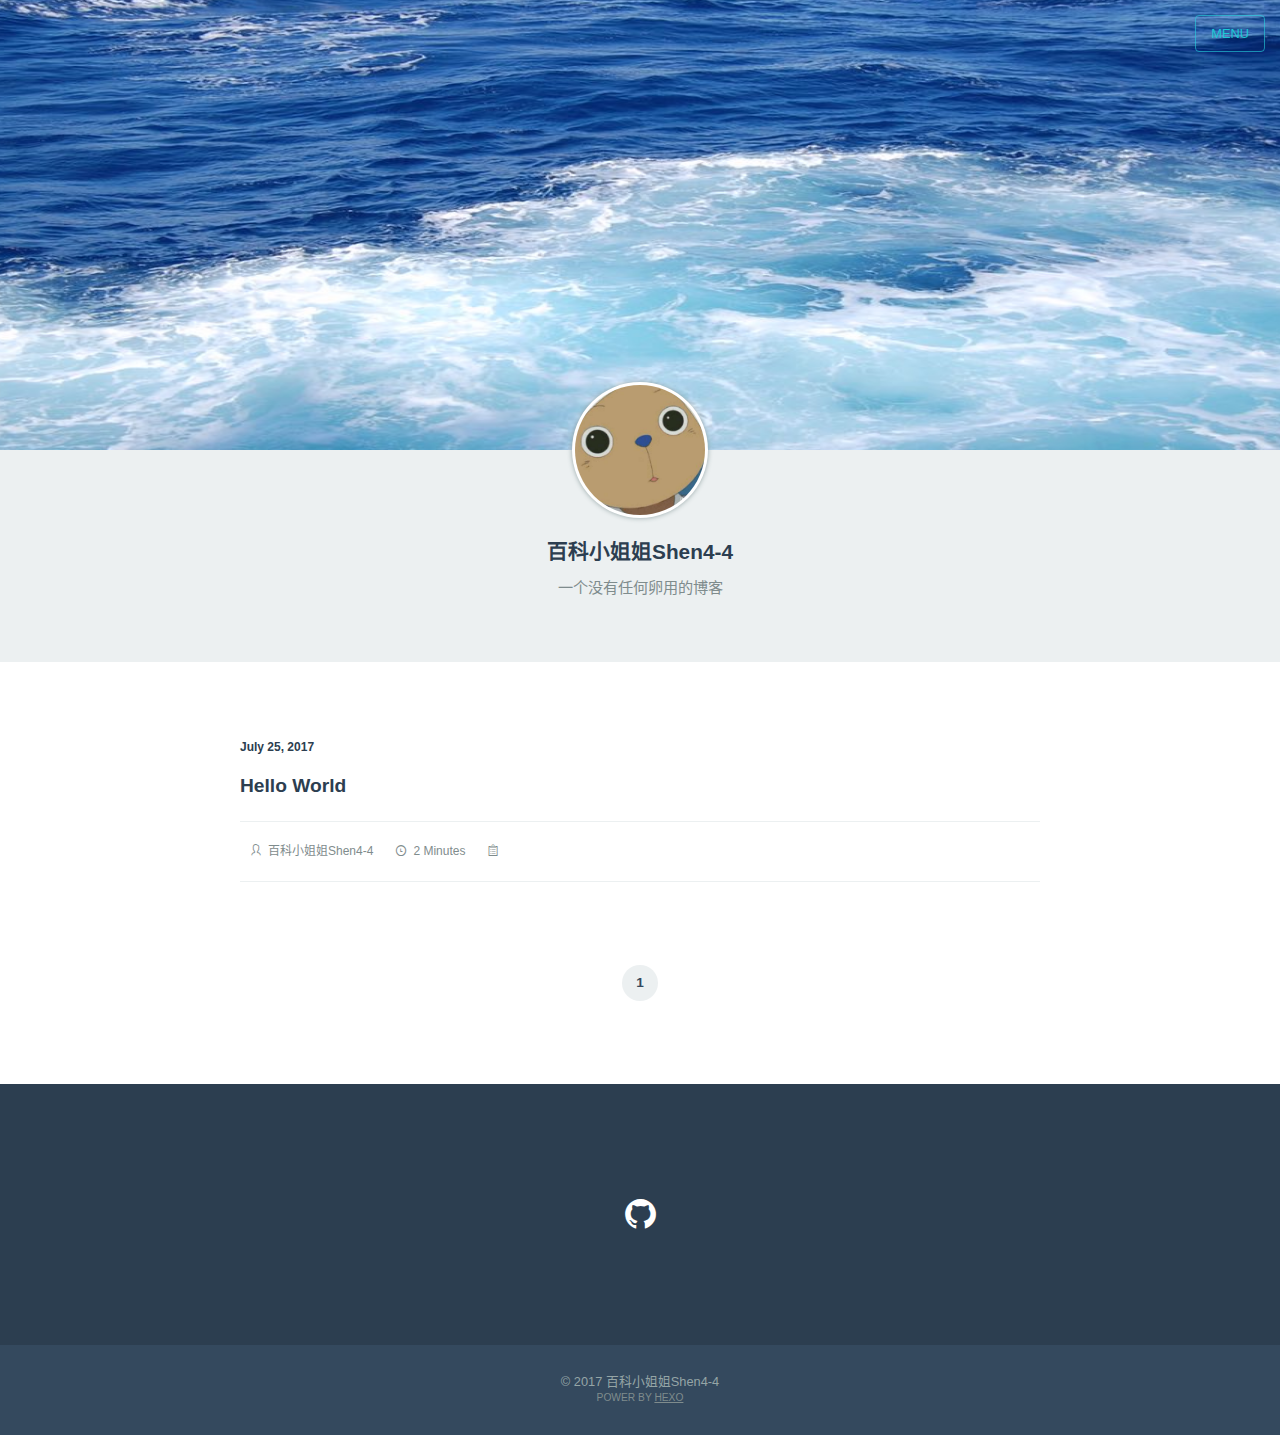
==== index.html @ 14a7fbfc "update" ====
<!DOCTYPE html><html lang="zh-cn"><head><meta charset="utf-8"><meta http-equiv="X-UA-Compatible" content="IE=Edge"><meta name="viewport" content="width=device-width,initial-scale=1.0,minimum-scale=1.0,maximum-scale=1.0,user-scalable=no"><meta name="format-detection" content="telephone=no"><meta name="format-detection" content="email=no"><meta name="description"><meta name="keywords" content="Hexo, Reactjs, Nodejs, Vuejs, TypeScriptjs"><title>百科小姐姐Shen4-4 - 没有任何卵用的文章</title><link rel="stylesheet" href="/css/main_style.min.css"><link rel="icon" href="./favicon.ico"></head><body><input id="navi" type="checkbox"><ul class="main-navication"><li><a href="/"><span>Home</span></a></li><li><a href="https://github.com/shen4-4"><span>Github</span></a></li><li><a href="https://twitter.com/shen4_4"><span>Twitter</span></a></li></ul><div class="wrapper" id="wrap"><div class="page-header"><label class="navi-button" for="navi">MENU</label><div class="background"><img src="./blue.jpg"></div><div class="author"><div class="head"><img src="./xiaosi.jpeg"></div><h3 class="name">百科小姐姐Shen4-4</h3><p class="signature">一个没有任何卵用的博客</p></div></div><ul class="post-list" style="max-width:800px"><li> <p class="date">July 25, 2017</p><h4 class="title"><a href="/2017/07/25/hello-world/">Hello World</a></h4><div class="excerpt"></div><ul class="meta"><li><i class="icon icon-author"></i>百科小姐姐Shen4-4</li><li><i class="icon icon-clock"></i>2 Minutes</li><li><i class="icon icon-category"></i></li></ul></li></ul><ul class="pagination"><li class="current"><a>1</a></li></ul><div class="page-footer"><div class="top"><ul class="social"><li><a href="https://github.com/shen4-4" title="Github" target="_blank"><i class="icon icon-github"></i></a></li></ul></div><div class="bottom"><p class="copyright">© 2017 百科小姐姐Shen4-4<br><small>POWER BY <a href="https://hexo.io" target="_blank">HEXO</a></small></p></div></div></div><script>var wrap = document.getElementById('wrap');
window.onload = function () {
  wrap.className += ' done';
}</script></body></html>
---- css/main_style.min.css ----
html{-ms-text-size-adjust:100%}article,aside,footer,header,nav,section{display:block}figcaption,figure,main{display:block}figure{margin:1em 40px}hr{overflow:visible}a{background-color:transparent;-webkit-text-decoration-skip:object}mark{background-color:#ff0;color:#000}audio,video{display:inline-block}img{border-style:none}svg:not(:root){overflow:hidden}button,input{overflow:visible}button,select{text-transform:none}legend{box-sizing:border-box;color:inherit;display:table;max-width:100%;white-space:normal}progress{display:inline-block}textarea{overflow:auto}[type="checkbox"],[type="radio"]{box-sizing:border-box;padding:0}details,menu{display:list-item}canvas{display:inline-block}[type="search"]::-webkit-search-cancel-button,[type="search"]::-webkit-search-decoration{-webkit-appearance:none}button,input,optgroup,select,textarea{-webkit-appearance:none;-webkit-tap-highlight-color:transparent}a{-webkit-tap-highlight-color:transparent}html{font-family:"Helvetica Neue",Helvetica,STHeiTi,"Microsoft Yahei",sans-serif;line-height:1.15;-webkit-text-size-adjust:100%}body{margin:0}h1{font-size:2em;margin:0.67em 0}hr{box-sizing:content-box;height:0}pre{font-family:monospace, monospace;font-size:1em}a:active,a:hover{outline-width:0}abbr[title]{border-bottom:none;text-decoration:underline;text-decoration:underline dotted}b,strong{font-weight:bolder}code,kbd,samp{font-family:monospace, monospace;font-size:1em}dfn{font-style:italic}small{font-size:80%}sub,sup{font-size:75%;line-height:0;position:relative;vertical-align:baseline}sub{bottom:-0.25em}sup{top:-0.5em}audio:not([controls]){display:none;height:0}button,input,optgroup,select,textarea{font-family:sans-serif;font-size:100%;line-height:1.15;margin:0}button,html [type="button"],[type="reset"],[type="submit"]{-webkit-appearance:button}button::-moz-focus-inner,[type="button"]::-moz-focus-inner,[type="reset"]::-moz-focus-inner,[type="submit"]::-moz-focus-inner{border-style:none;padding:0}button:-moz-focusring,[type="button"]:-moz-focusring,[type="reset"]:-moz-focusring,[type="submit"]:-moz-focusring{outline:1px dotted ButtonText}fieldset{border:1px solid #c0c0c0;margin:0 2px;padding:0.35em 0.625em 0.75em}legend{padding:0}progress{vertical-align:baseline}[type="number"]::-webkit-inner-spin-button,[type="number"]::-webkit-outer-spin-button{height:auto}[type="search"]{-webkit-appearance:textfield;outline-offset:-2px}::-webkit-file-upload-button{-webkit-appearance:button;font:inherit}details,summary{display:list-item}@font-face{font-family:"iconfont";src:url("../fonts/icon.eot");src:url("../fonts/icon.eot") format("embedded-opentype"),url("../fonts/icon.woff") format("woff"),url("../fonts/icon.ttf") format("truetype"),url("../fonts/icon.svg") format("svg")}.icon{font-family:"iconfont" !important;font-style:normal}.icon-douban:before{content:"\e601"}.icon-facebook:before{content:"\e616"}.icon-twitter:before{content:"\e634"}.icon-clock:before{content:"\e6f6"}.icon-home:before{content:"\e611"}.icon-weibo:before{content:"\e619"}.icon-zhihu:before{content:"\e6d1"}.icon-calendar:before{content:"\e603"}.icon-author:before{content:"\e608"}.icon-wechat:before{content:"\e600"}.icon-github:before{content:"\e735"}.icon-stackoverflow:before{content:"\e8a7"}.icon-linkin:before{content:"\e61d"}.icon-email:before{content:"\e609"}.icon-tag:before{content:"\e68e"}.icon-top:before{content:"\e649"}.icon-segmentfault:before{content:"\e610"}.icon-bilibili:before{content:"\e606"}.icon-arror-right:before{content:"\e617"}.icon-arror-left:before{content:"\e618"}.icon-category:before{content:"\e627"}.icon-disqus:before{content:"\e7c6"}.icon-flickr:before{content:"\e73d"}.icon-website:before{content:"\e605"}code,pre{font-size:0.8em;background-color:#ecf0f1;font-family:'Roboto Mono', Monaco, courier, monospace}code{padding:0.1em 0.4em;background-color:#ecf0f1;border-radius:3px}pre .line{min-height:1em}.highlight{position:relative;margin:1em 0;border-radius:2px;line-height:1.1em;background-color:#ecf0f1;overflow-x:auto}.highlight figcaption{font-size:.9em;padding:.4em;border-bottom:1px solid #bdc3c7}.highlight table,.highlight tr,.highlight td{width:100%;border-collapse:collapse;padding:0;margin:0}.highlight .gutter{display:none}.highlight .code pre{padding:1.2em 1.4em;line-height:1.5em;margin:0}.highlight.html .code:after,.highlight.js .code:after,.highlight.bash .code:after,.highlight.css .code:after,.highlight.scss .code:after,.highlight.diff .code:after,.highlight.java .code:after,.highlight.xml .code:after,.highlight.python .code:after,.highlight.json .code:after,.highlight.swift .code:after,.highlight.ruby .code:after,.highlight.perl .code:after,.highlight.php .code:after,.highlight.c .code:after,.highlight.cpp .code:after,.highlight.ts .code:after{position:absolute;top:0;right:0;color:#bdc3c7;text-align:right;font-size:0.75em;padding:5px 10px 0;line-height:15px;height:15px;font-weight:600}.highlight.html .code:after{content:"HTML"}.highlight.js .code:after{content:"JS"}.highlight.bash .code:after{content:"BASH"}.highlight.css .code:after{content:"CSS"}.highlight.scss .code:after{content:"SCSS"}.highlight.diff .code:after{content:"DIFF"}.highlight.java .code:after{content:"JAVA"}.highlight.xml .code:after{content:"XML"}.highlight.python .code:after{content:"PYTHON"}.highlight.json .code:after{content:"JSON"}.highlight.swift .code:after{content:"SWIFT"}.highlight.ruby .code:after{content:"RUBY"}.highlight.perl .code:after{content:"PERL"}.highlight.php .code:after{content:"PHP"}.highlight.c .code:after{content:"C"}.highlight.java .code:after{content:"JAVA"}.highlight.cpp .code:after{content:"CPP"}.highlight.ts .code:after{content:"TS"}.highlight.cpp .code:after{content:'C++'}pre{color:#34495e}pre .function .keyword,pre .constant{color:#3498db}pre .keyword,pre .attribute{color:#e96900}pre .number,pre .literal{color:#8e44ad}pre .tag,pre .tag .title,pre .change,pre .winutils,pre .flow,pre .lisp .title,pre .clojure .built_in,pre .nginx .title,pre .tex .special{color:#2980b9}pre .symbol,pre .symbol .string,pre .value,pre .regexp{color:#1abc9c}pre .title{color:#2ecc71}pre .tag .value,pre .string,pre .subst,pre .haskell .type,pre .preprocessor,pre .ruby .class .parent,pre .built_in,pre .sql .aggregate,pre .django .template_tag,pre .django .variable,pre .smalltalk .class,pre .javadoc,pre .django .filter .argument,pre .smalltalk .localvars,pre .smalltalk .array,pre .attr_selector,pre .pseudo,pre .addition,pre .stream,pre .envvar,pre .apache .tag,pre .apache .cbracket,pre .tex .command,pre .prompt{color:#1abc9c}pre .comment,pre .java .annotation,pre .python .decorator,pre .template_comment,pre .pi,pre .doctype,pre .shebang,pre .apache .sqbracket,pre .tex .formula{color:#95a5a6}pre .deletion{color:#c0392b}pre .coffeescript .javascript,pre .javascript .xml,pre .tex .formula,pre .xml .javascript,pre .xml .vbscript,pre .xml .css,pre .xml .cdata{opacity:0.5}a{text-decoration:none;color:#34495e}body{position:relative;overflow-x:hidden}.wrapper{position:relative;transition:all 0.25s;background:white}.wrapper.done .page-header .author .head,.wrapper.done .page-header .author .name,.wrapper.done .page-header .author .signature{transform:translateY(0);opacity:1}.wrapper.done .page-header .author .name,.wrapper.done .page-header .author .signature{transition-delay:0.08s}.wrapper.done .post-list{transform:translateY(0);opacity:1;transition-delay:0.16s}.wrapper.done .post-header .post-title h1.title,.wrapper.done .post-header .post-title ul.meta{transform:translateY(0);opacity:1}.wrapper.done .post-header .post-title ul.meta{transition-delay:0.08s}.wrapper.done .article-content,.wrapper.done .article-meta{transform:translateY(0);opacity:1}.wrapper.done .article-content{transition-delay:0.16s}.wrapper.done .article-meta{transition-delay:0.24s}@media screen and (max-width: 1024px){html,body{-webkit-user-select:none;user-select:none}}.page-header{position:relative}.page-header .background{width:100%;height:550px;background:#000;overflow:hidden;position:relative}.page-header .background img{display:block;width:1920px;height:800px;position:absolute;top:50%;left:50%;margin-left:-960px;margin-top:-400px}.page-header .author{background:#ecf0f1;text-align:center;padding:0 20px 30px 20px}.page-header .author .head{display:inline-block;width:130px;height:130px;border-radius:50%;padding:3px;background:#fff;box-shadow:0 0 5px #95a5a6;position:relative;top:-68px;opacity:0;transform:translateY(-20px);transition:all 0.4s}.page-header .author .head img{width:100%;height:100%;display:block;border-radius:50%}.page-header .author .name,.page-header .author .signature{position:relative;margin:0;opacity:0;transform:translateY(-20px);transition:all 0.4s}.page-header .author .name{font-size:1.3rem;color:#2c3e50;top:-50px}.page-header .author .signature{font-size:.95rem;color:#7f8c8d;top:-35px}@media screen and (max-width: 1440px){.page-header .background{height:450px}}@media screen and (max-width: 1024px){.page-header .background{height:350px}.page-header .background img{width:1200px;height:500px;margin-left:-600px;margin-top:-250px}}.post-header{width:100%;background:#000;overflow:hidden;position:relative}.post-header img.background{display:block;width:1920px;height:800px;position:absolute;top:50%;left:50%;margin-left:-960px;margin-top:-400px}.post-header .post-title{color:#fff;background:rgba(0,0,0,0.6);padding:230px 30px;text-align:center;position:relative;z-index:66}.post-header .post-title h1.title{font-size:2.2rem;line-height:40px;margin:0;opacity:0;transform:translateY(-20px);transition:all 0.4s}.post-header .post-title ul.meta{display:inline-block;margin-top:20px;border-top:1px solid rgba(255,255,255,0.6);padding:15px 10px;font-size:.75rem;line-height:1.6;opacity:0;transform:translateY(-20px);transition:all 0.4s}.post-header .post-title ul.meta>li{margin:0 12px;display:inline-block}.post-header .post-title ul.meta>li i,.post-header .post-title ul.meta>li li{margin-right:.5em}.post-header .post-title ul.meta>li ul,.post-header .post-title ul.meta>li li{display:inline}.post-header .post-title ul.meta>li li a{color:#fff;transition:color .3s}.post-header .post-title ul.meta>li li a:hover{color:#2980b9}.post-header .post-title ul.meta>li li span{display:none}@media screen and (max-width: 1440px){.post-header .post-title{padding:180px 30px}.post-header .post-title h1.title{font-size:2rem}}@media screen and (max-width: 1024px){.post-header img.background{width:1200px;height:500px;margin-left:-600px;margin-top:-250px}.post-header .post-title{padding:130px 30px}.post-header .post-title h1.title{font-size:1.6rem;line-height:36px}}#navi{display:none}.navi-button{font-size:.8rem;color:#1bc9d6;border:1px solid rgba(39, 211, 224, 0.6);line-height:35px;border-radius:4px;display:block;padding:0 15px;position:absolute;right:15px;top:15px;cursor:pointer;text-transform:uppercase;z-index:99;transition:all .3s}.navi-button:hover{background:rgba(127,140,141,0.7);color:white}.navi-button.light{color:white;border:1px solid rgba(255,255,255,0.6)}.navi-button.light:hover{background:rgba(255,255,255,0.7);color:#7f8c8d}.main-navication{margin:0;padding:100px 0 0;background:#2c3e50;width:150px;position:absolute;right:0;top:0;bottom:0}.main-navication li{list-style:none}.main-navication a{display:block;padding:0 15px;color:white}.main-navication i{display:block;width:50px;float:left;font-size:16px;line-height:48px;text-align:center}.main-navication span{font-size:12px;line-height:48px;display:block;opacity:0;transform:translateX(-50px);transition:all 0.4s}#navi:checked ~ .wrapper{transform:translateX(-150px)}#navi:checked ~ .main-navication span{opacity:1;transform:translateX(0)}.page-footer .top{background:#2c3e50;padding:110px 15px}.page-footer .top .social{padding-left:0;margin:0;text-align:center;font-size:2.2rem}.page-footer .top .social li{display:inline-block;padding:0 15px}.page-footer .top .social li a{color:#fff;transition:color .3s}.page-footer .top .social li a:hover{color:#2980b9}.page-footer .bottom{background:#34495e;padding:30px 15px}.page-footer .bottom .copyright{font-size:.8rem;text-align:center;color:#95a5a6;margin:0}.page-footer .bottom .copyright small{color:#7f8c8d}.page-footer .bottom .copyright a{color:#7f8c8d;text-decoration:underline;transition:color .3s}.page-footer .bottom .copyright a:hover{color:#2980b9}.post-list{margin:72px auto 0 auto;padding:0 36px;list-style:none;opacity:0;transform:translateY(-20px);transition:all 0.4s}.post-list>li{margin-bottom:80px}.post-list>li p.date,.post-list>li h4.title{font-weight:bold}.post-list>li p.date{font-size:.75rem;line-height:2.2;color:#2c3e50}.post-list>li h4.title{font-size:1.2rem;line-height:1.5;margin:10px 0}.post-list>li h4.title a{color:#2c3e50;transition:color .3s}.post-list>li h4.title a:hover{color:#2980b9}.post-list>li .photo,.post-list>li img{max-width:100%;max-height:800px}.post-list>li video,.post-list>li iframe{width:100%}.post-list>li .excerpt,.post-list>li .excerpt *,.post-list>li .no-title{font-size:.9rem;color:#7f8c8d;line-height:1.5;margin:0}.post-list>li .excerpt a,.post-list>li .excerpt * a,.post-list>li .no-title a{text-decoration:underline;transition:color .3s}.post-list>li .excerpt a:hover,.post-list>li .excerpt * a:hover,.post-list>li .no-title a:hover{color:#2980b9}.post-list>li .meta{margin-top:20px;border:1px solid #ecf0f1;border-width:1px 0;padding:22px 10px;font-size:.75rem;color:#7f8c8d}.post-list>li .meta ul{padding-left:0}.post-list>li .meta>li{margin-right:22px;display:inline-block}.post-list>li .meta>li i,.post-list>li .meta>li li{margin-right:.5em}.post-list>li .meta>li ul,.post-list>li .meta>li li{display:inline}.post-list>li .meta>li li a{color:#7f8c8d;transition:color .3s}.post-list>li .meta>li li a:hover{color:#2980b9}.post-list>li .meta>li li span{display:none}.post-list>li .meta>li li ul.category-list-child{padding-left:.5em;font-size:.9em}.post-list>li .meta>li li ul.category-list-child:before{content:'>';padding-right:.3em}.article-content,.article-meta{padding:0 36px;line-height:2;opacity:0;transform:translateY(-20px);transition:all 0.4s}.article-content{margin:72px auto 48px auto;font-weight:300;color:#2c3e50}.article-content a{color:#2980b9}.article-content h1{margin:.7rem 0 .3rem 0}.article-content h2{margin:.6rem 0 .3rem 0}.article-content h3,.article-content h4,.article-content h5,.article-content h6{margin-top:.5rem}.article-content h3 code,.article-content h4 code,.article-content h5 code,.article-content h6 code{color:#c0392b}.article-content code{margin:0 .3em}.article-content p code,.article-content li code{color:#c0392b}.article-content ul{padding-left:20px}.article-content ul li{list-style:disc}.article-content ol{padding-left:20px}.article-content ol li{list-style:decimal}.article-content blockquote{margin:.5rem 0;padding:5px 5px 5px 15px;border-left:5px solid #2980b9;line-height:1.6;font-size:.9rem;background:#ecf0f1}.article-content img{max-width:100%}.article-content video,.article-content iframe{width:100%}.article-content table{font-size:.9rem}.article-content table th,.article-content table tr:nth-child(even){background:#ecf0f1}.article-content table th,.article-content table td{padding:.2em .5em}.article-meta{margin:0 auto 72px auto;font-size:.9rem;color:#7f8c8d}.article-meta .tags,.article-meta .categories{margin-bottom:5px}.article-meta .tags>i,.article-meta .categories>i{display:block;float:left;margin-right:1em}.article-meta ul{padding-left:0}.article-meta li{display:inline-block;margin-right:.8em}.article-meta li a{margin-right:.3em;text-decoration:underline;color:#7f8c8d;transition:color .3s}.article-meta li a:hover{color:#2980b9}.article-meta li span{padding:.02em .3em;border-radius:2px;background:#ecf0f1;font-size:.85em}.article-meta li ul.category-list-child{padding-left:.5em;display:inline-block;font-size:.9em}.article-meta li ul.category-list-child:before{content:'>';padding-right:.3em}.article-comment{padding:0 36px;margin:0 auto 72px auto}.article-comment #ds-thread #ds-reset .ds-meta{border-bottom:1px solid #bdc3c7}.article-comment #ds-thread #ds-reset .ds-meta a.ds-like-thread-button{border:1px solid #bdc3c7;color:#7f8c8d;background:#fff}.article-comment #ds-thread #ds-reset .ds-sort a{color:#7f8c8d;transition:color .3s}.article-comment #ds-thread #ds-reset .ds-sort a:hover{color:#2980b9}.article-comment #ds-thread #ds-reset .ds-sort a.ds-current{color:#2980b9}.article-comment #ds-thread #ds-reset li.ds-tab a.ds-current{border:1px solid #bdc3c7;background:#fff;transition:color .3s}.article-comment #ds-thread #ds-reset li.ds-tab a.ds-current:hover{color:#2980b9}.article-comment #ds-thread #ds-reset .ds-comments{border-bottom:1px solid #ecf0f1;color:#2c3e50}.article-comment #ds-thread #ds-reset li.ds-post{border-top:0}.article-comment #ds-thread #ds-reset .ds-post-self{border-top:1px solid #ecf0f1}.article-comment #ds-thread #ds-reset .ds-textarea-wrapper{border:1px solid #bdc3c7;border-width:1px 1px 0 1px;background:#fff}.article-comment #ds-thread #ds-reset .ds-textarea-wrapper textarea{color:#34495e}.article-comment #ds-thread #ds-reset .ds-post-toolbar{box-shadow:none}.article-comment #ds-thread #ds-reset .ds-post-options{border:1px solid #bdc3c7;border-top-color:#ecf0f1;border-right:none}.article-comment #ds-thread #ds-reset .ds-gradient-bg{background:#fff}.article-comment #ds-thread #ds-reset .ds-post-button{background:#ecf0f1;border:1px solid #bdc3c7;border-top-color:#ecf0f1;border-left-color:#ecf0f1}.pagination{text-align:center;margin-bottom:80px;padding-left:0}.pagination li{display:inline-block}.pagination li a{display:block;width:36px;height:36px;line-height:36px;text-align:center;border-radius:50%;font-weight:bold;font-size:.85rem;margin:3px;color:#34495e}.pagination li.current a{background:#ecf0f1}.pagination li.link a{transition:color .3s}.pagination li.link a:hover{color:#2980b9}ul.navication{padding-left:0;margin:0;position:fixed;right:15px;bottom:30px;z-index:99}ul.navication li{margin-top:12px;list-style:none}ul.navication li a{display:block;border-radius:50%;width:30px;height:30px;text-align:center;line-height:30px;background:rgba(189,195,199,0.6);color:#fff;transition:background .3s}ul.navication li a:hover{background:rgba(41,128,185,0.9)}ul.navication li.home{font-size:1.8rem}ul.navication li.home a{color:rgba(189,195,199,0.6);background:none;transition:color .3s}ul.navication li.home a:hover{color:#2980b9}
/*# sourceMappingURL=main_style.min.css.map */
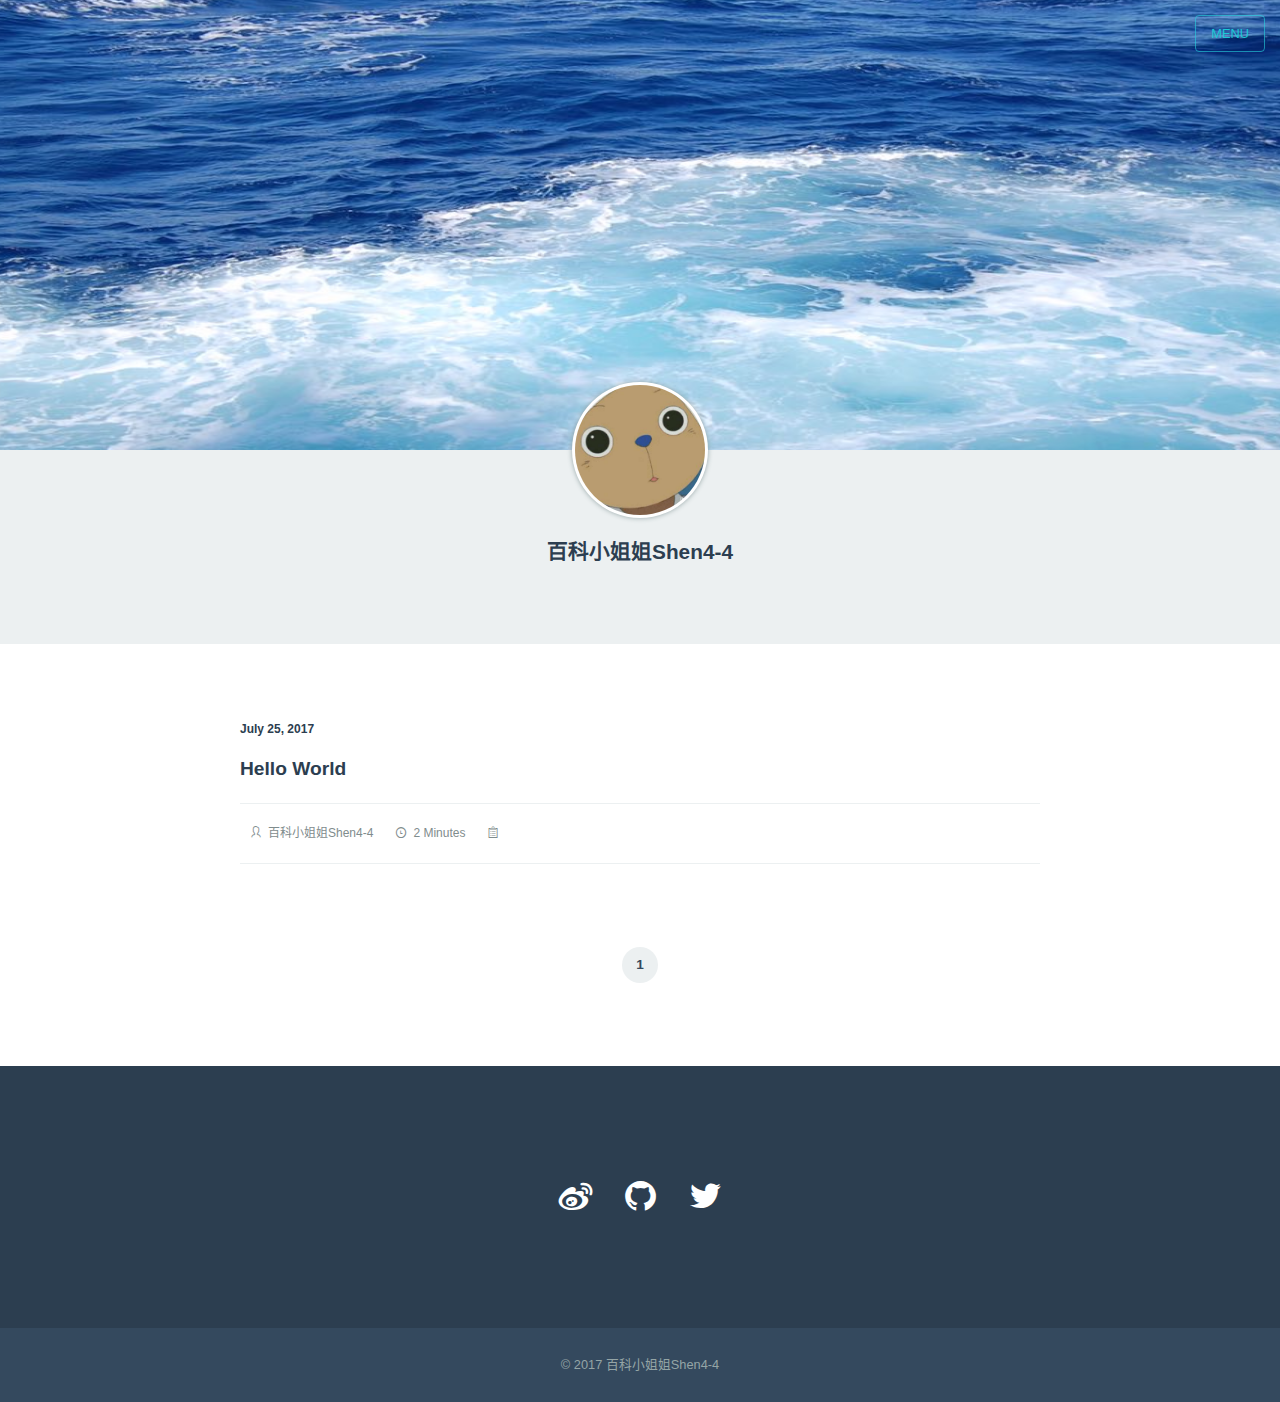
==== commit 7c500251: "update" ====
--- a/index.html
+++ b/index.html
@@ -1,4 +1,4 @@
-<!DOCTYPE html><html lang="zh-cn"><head><meta charset="utf-8"><meta http-equiv="X-UA-Compatible" content="IE=Edge"><meta name="viewport" content="width=device-width,initial-scale=1.0,minimum-scale=1.0,maximum-scale=1.0,user-scalable=no"><meta name="format-detection" content="telephone=no"><meta name="format-detection" content="email=no"><meta name="description"><meta name="keywords" content="Hexo, Reactjs, Nodejs, Vuejs, TypeScriptjs"><title>百科小姐姐Shen4-4 - 没有任何卵用的文章</title><link rel="stylesheet" href="/css/main_style.min.css"><link rel="icon" href="./favicon.ico"></head><body><input id="navi" type="checkbox"><ul class="main-navication"><li><a href="/"><span>Home</span></a></li><li><a href="https://github.com/shen4-4"><span>Github</span></a></li><li><a href="https://twitter.com/shen4_4"><span>Twitter</span></a></li></ul><div class="wrapper" id="wrap"><div class="page-header"><label class="navi-button" for="navi">MENU</label><div class="background"><img src="./blue.jpg"></div><div class="author"><div class="head"><img src="./xiaosi.jpeg"></div><h3 class="name">百科小姐姐Shen4-4</h3><p class="signature">一个没有任何卵用的博客</p></div></div><ul class="post-list" style="max-width:800px"><li> <p class="date">July 25, 2017</p><h4 class="title"><a href="/2017/07/25/hello-world/">Hello World</a></h4><div class="excerpt"></div><ul class="meta"><li><i class="icon icon-author"></i>百科小姐姐Shen4-4</li><li><i class="icon icon-clock"></i>2 Minutes</li><li><i class="icon icon-category"></i></li></ul></li></ul><ul class="pagination"><li class="current"><a>1</a></li></ul><div class="page-footer"><div class="top"><ul class="social"><li><a href="https://github.com/shen4-4" title="Github" target="_blank"><i class="icon icon-github"></i></a></li></ul></div><div class="bottom"><p class="copyright">© 2017 百科小姐姐Shen4-4<br><small>POWER BY <a href="https://hexo.io" target="_blank">HEXO</a></small></p></div></div></div><script>var wrap = document.getElementById('wrap');
+<!DOCTYPE html><html lang="zh-cn"><head><meta charset="utf-8"><meta http-equiv="X-UA-Compatible" content="IE=Edge"><meta name="viewport" content="width=device-width,initial-scale=1.0,minimum-scale=1.0,maximum-scale=1.0,user-scalable=no"><meta name="format-detection" content="telephone=no"><meta name="format-detection" content="email=no"><meta name="description"><meta name="keywords" content="Hexo, Reactjs, Nodejs, Vuejs, TypeScriptjs"><title>百科小姐姐Shen4-4 - 没有任何卵用的文章</title><link rel="stylesheet" href="/css/main_style.min.css"><link rel="icon" href="./favicon.ico"></head><body><input id="navi" type="checkbox"><ul class="main-navication"><li><a href="/"><span>Home</span></a></li><li><a href="https://github.com/shen4-4"><span>Github</span></a></li><li><a href="https://twitter.com/shen4_4"><span>Twitter</span></a></li></ul><div class="wrapper" id="wrap"><div class="page-header"><label class="navi-button" for="navi">MENU</label><div class="background"><img src="./blue.jpg"></div><div class="author"><div class="head"><img src="./xiaosi.jpeg"></div><h3 class="name">百科小姐姐Shen4-4</h3><p class="signature"></p></div></div><ul class="post-list" style="max-width:800px"><li> <p class="date">July 25, 2017</p><h4 class="title"><a href="/2017/07/25/hello-world/">Hello World</a></h4><div class="excerpt"></div><ul class="meta"><li><i class="icon icon-author"></i>百科小姐姐Shen4-4</li><li><i class="icon icon-clock"></i>2 Minutes</li><li><i class="icon icon-category"></i></li></ul></li></ul><ul class="pagination"><li class="current"><a>1</a></li></ul><div class="page-footer"><div class="top"><ul class="social"><li><a href="http://weibo.com/u/2986842032?wvr=5&amp;is_all=1" title="Weibo" target="_blank"><i class="icon icon-weibo"></i></a></li><li><a href="https://github.com/shen4-4" title="Github" target="_blank"><i class="icon icon-github"></i></a></li><li><a href="https://twitter.com/shen4_4" title="Twitter" target="_blank"><i class="icon icon-twitter"></i></a></li></ul></div><div class="bottom"><p class="copyright">© 2017 百科小姐姐Shen4-4</p></div></div></div><script>var wrap = document.getElementById('wrap');
 window.onload = function () {
   wrap.className += ' done';
 }</script></body></html>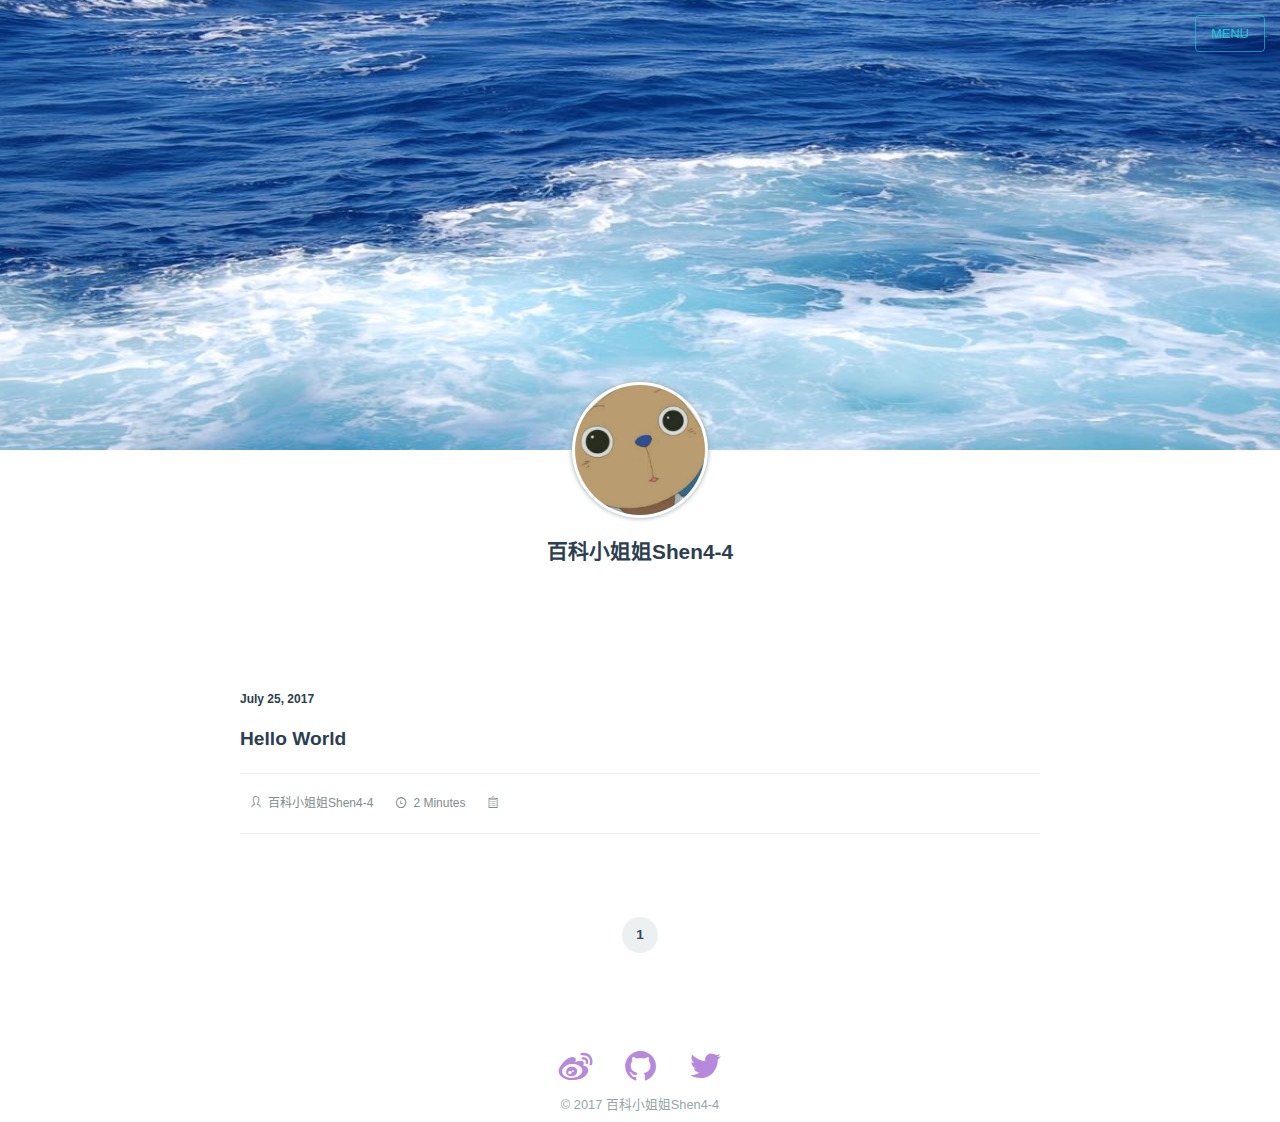
==== commit 0b95bc66: "update" ====
--- a/index.html
+++ b/index.html
@@ -1,4 +1,4 @@
-<!DOCTYPE html><html lang="zh-cn"><head><meta charset="utf-8"><meta http-equiv="X-UA-Compatible" content="IE=Edge"><meta name="viewport" content="width=device-width,initial-scale=1.0,minimum-scale=1.0,maximum-scale=1.0,user-scalable=no"><meta name="format-detection" content="telephone=no"><meta name="format-detection" content="email=no"><meta name="description"><meta name="keywords" content="Hexo, Reactjs, Nodejs, Vuejs, TypeScriptjs"><title>百科小姐姐Shen4-4 - 没有任何卵用的文章</title><link rel="stylesheet" href="/css/main_style.min.css"><link rel="icon" href="./favicon.ico"></head><body><input id="navi" type="checkbox"><ul class="main-navication"><li><a href="/"><span>Home</span></a></li><li><a href="https://github.com/shen4-4"><span>Github</span></a></li><li><a href="https://twitter.com/shen4_4"><span>Twitter</span></a></li></ul><div class="wrapper" id="wrap"><div class="page-header"><label class="navi-button" for="navi">MENU</label><div class="background"><img src="./blue.jpg"></div><div class="author"><div class="head"><img src="./xiaosi.jpeg"></div><h3 class="name">百科小姐姐Shen4-4</h3><p class="signature"></p></div></div><ul class="post-list" style="max-width:800px"><li> <p class="date">July 25, 2017</p><h4 class="title"><a href="/2017/07/25/hello-world/">Hello World</a></h4><div class="excerpt"></div><ul class="meta"><li><i class="icon icon-author"></i>百科小姐姐Shen4-4</li><li><i class="icon icon-clock"></i>2 Minutes</li><li><i class="icon icon-category"></i></li></ul></li></ul><ul class="pagination"><li class="current"><a>1</a></li></ul><div class="page-footer"><div class="top"><ul class="social"><li><a href="http://weibo.com/u/2986842032?wvr=5&amp;is_all=1" title="Weibo" target="_blank"><i class="icon icon-weibo"></i></a></li><li><a href="https://github.com/shen4-4" title="Github" target="_blank"><i class="icon icon-github"></i></a></li><li><a href="https://twitter.com/shen4_4" title="Twitter" target="_blank"><i class="icon icon-twitter"></i></a></li></ul></div><div class="bottom"><p class="copyright">© 2017 百科小姐姐Shen4-4</p></div></div></div><script>var wrap = document.getElementById('wrap');
+<!DOCTYPE html><html lang="zh-cn"><head><meta charset="utf-8"><meta http-equiv="X-UA-Compatible" content="IE=Edge"><meta name="viewport" content="width=device-width,initial-scale=1.0,minimum-scale=1.0,maximum-scale=1.0,user-scalable=no"><meta name="format-detection" content="telephone=no"><meta name="format-detection" content="email=no"><meta name="description"><meta name="keywords" content="Hexo, Reactjs, Nodejs, Vuejs, TypeScriptjs"><title> 高等游民 凸(= _=)凸</title><link rel="stylesheet" href="/css/main_style.min.css"><link rel="icon" href="./favicon.ico"></head><body><input id="navi" type="checkbox"><ul class="main-navication"><li><a href="/"><span>Home</span></a></li><li><a href="https://github.com/shen4-4"><span>Github</span></a></li><li><a href="https://twitter.com/shen4_4"><span>Twitter</span></a></li></ul><div class="wrapper" id="wrap"><div class="page-header"><label class="navi-button" for="navi">MENU</label><div class="background"><img src="./blue.jpg"></div><div class="author"><div class="head"><img src="./xiaosi.jpeg"></div><h3 class="name">百科小姐姐Shen4-4</h3><p class="signature"></p></div></div><ul class="post-list" style="max-width:800px"><li> <p class="date">July 25, 2017</p><h4 class="title"><a href="/2017/07/25/hello-world/">Hello World</a></h4><div class="excerpt"></div><ul class="meta"><li><i class="icon icon-author"></i>百科小姐姐Shen4-4</li><li><i class="icon icon-clock"></i>2 Minutes</li><li><i class="icon icon-category"></i></li></ul></li></ul><ul class="pagination"><li class="current"><a>1</a></li></ul><div class="page-footer"><div class="top"><ul class="social"><li><a href="http://weibo.com/u/2986842032?wvr=5&amp;is_all=1" title="Weibo" target="_blank"><i class="icon icon-weibo"></i></a></li><li><a href="https://github.com/shen4-4" title="Github" target="_blank"><i class="icon icon-github"></i></a></li><li><a href="https://twitter.com/shen4_4" title="Twitter" target="_blank"><i class="icon icon-twitter"></i></a></li></ul></div><div class="bottom"><p class="copyright">© 2017 百科小姐姐Shen4-4</p></div></div></div><script>var wrap = document.getElementById('wrap');
 window.onload = function () {
   wrap.className += ' done';
 }</script></body></html>--- a/css/main_style.min.css
+++ b/css/main_style.min.css
@@ -1,2 +1,2 @@
-html{-ms-text-size-adjust:100%}article,aside,footer,header,nav,section{display:block}figcaption,figure,main{display:block}figure{margin:1em 40px}hr{overflow:visible}a{background-color:transparent;-webkit-text-decoration-skip:object}mark{background-color:#ff0;color:#000}audio,video{display:inline-block}img{border-style:none}svg:not(:root){overflow:hidden}button,input{overflow:visible}button,select{text-transform:none}legend{box-sizing:border-box;color:inherit;display:table;max-width:100%;white-space:normal}progress{display:inline-block}textarea{overflow:auto}[type="checkbox"],[type="radio"]{box-sizing:border-box;padding:0}details,menu{display:list-item}canvas{display:inline-block}[type="search"]::-webkit-search-cancel-button,[type="search"]::-webkit-search-decoration{-webkit-appearance:none}button,input,optgroup,select,textarea{-webkit-appearance:none;-webkit-tap-highlight-color:transparent}a{-webkit-tap-highlight-color:transparent}html{font-family:"Helvetica Neue",Helvetica,STHeiTi,"Microsoft Yahei",sans-serif;line-height:1.15;-webkit-text-size-adjust:100%}body{margin:0}h1{font-size:2em;margin:0.67em 0}hr{box-sizing:content-box;height:0}pre{font-family:monospace, monospace;font-size:1em}a:active,a:hover{outline-width:0}abbr[title]{border-bottom:none;text-decoration:underline;text-decoration:underline dotted}b,strong{font-weight:bolder}code,kbd,samp{font-family:monospace, monospace;font-size:1em}dfn{font-style:italic}small{font-size:80%}sub,sup{font-size:75%;line-height:0;position:relative;vertical-align:baseline}sub{bottom:-0.25em}sup{top:-0.5em}audio:not([controls]){display:none;height:0}button,input,optgroup,select,textarea{font-family:sans-serif;font-size:100%;line-height:1.15;margin:0}button,html [type="button"],[type="reset"],[type="submit"]{-webkit-appearance:button}button::-moz-focus-inner,[type="button"]::-moz-focus-inner,[type="reset"]::-moz-focus-inner,[type="submit"]::-moz-focus-inner{border-style:none;padding:0}button:-moz-focusring,[type="button"]:-moz-focusring,[type="reset"]:-moz-focusring,[type="submit"]:-moz-focusring{outline:1px dotted ButtonText}fieldset{border:1px solid #c0c0c0;margin:0 2px;padding:0.35em 0.625em 0.75em}legend{padding:0}progress{vertical-align:baseline}[type="number"]::-webkit-inner-spin-button,[type="number"]::-webkit-outer-spin-button{height:auto}[type="search"]{-webkit-appearance:textfield;outline-offset:-2px}::-webkit-file-upload-button{-webkit-appearance:button;font:inherit}details,summary{display:list-item}@font-face{font-family:"iconfont";src:url("../fonts/icon.eot");src:url("../fonts/icon.eot") format("embedded-opentype"),url("../fonts/icon.woff") format("woff"),url("../fonts/icon.ttf") format("truetype"),url("../fonts/icon.svg") format("svg")}.icon{font-family:"iconfont" !important;font-style:normal}.icon-douban:before{content:"\e601"}.icon-facebook:before{content:"\e616"}.icon-twitter:before{content:"\e634"}.icon-clock:before{content:"\e6f6"}.icon-home:before{content:"\e611"}.icon-weibo:before{content:"\e619"}.icon-zhihu:before{content:"\e6d1"}.icon-calendar:before{content:"\e603"}.icon-author:before{content:"\e608"}.icon-wechat:before{content:"\e600"}.icon-github:before{content:"\e735"}.icon-stackoverflow:before{content:"\e8a7"}.icon-linkin:before{content:"\e61d"}.icon-email:before{content:"\e609"}.icon-tag:before{content:"\e68e"}.icon-top:before{content:"\e649"}.icon-segmentfault:before{content:"\e610"}.icon-bilibili:before{content:"\e606"}.icon-arror-right:before{content:"\e617"}.icon-arror-left:before{content:"\e618"}.icon-category:before{content:"\e627"}.icon-disqus:before{content:"\e7c6"}.icon-flickr:before{content:"\e73d"}.icon-website:before{content:"\e605"}code,pre{font-size:0.8em;background-color:#ecf0f1;font-family:'Roboto Mono', Monaco, courier, monospace}code{padding:0.1em 0.4em;background-color:#ecf0f1;border-radius:3px}pre .line{min-height:1em}.highlight{position:relative;margin:1em 0;border-radius:2px;line-height:1.1em;background-color:#ecf0f1;overflow-x:auto}.highlight figcaption{font-size:.9em;padding:.4em;border-bottom:1px solid #bdc3c7}.highlight table,.highlight tr,.highlight td{width:100%;border-collapse:collapse;padding:0;margin:0}.highlight .gutter{display:none}.highlight .code pre{padding:1.2em 1.4em;line-height:1.5em;margin:0}.highlight.html .code:after,.highlight.js .code:after,.highlight.bash .code:after,.highlight.css .code:after,.highlight.scss .code:after,.highlight.diff .code:after,.highlight.java .code:after,.highlight.xml .code:after,.highlight.python .code:after,.highlight.json .code:after,.highlight.swift .code:after,.highlight.ruby .code:after,.highlight.perl .code:after,.highlight.php .code:after,.highlight.c .code:after,.highlight.cpp .code:after,.highlight.ts .code:after{position:absolute;top:0;right:0;color:#bdc3c7;text-align:right;font-size:0.75em;padding:5px 10px 0;line-height:15px;height:15px;font-weight:600}.highlight.html .code:after{content:"HTML"}.highlight.js .code:after{content:"JS"}.highlight.bash .code:after{content:"BASH"}.highlight.css .code:after{content:"CSS"}.highlight.scss .code:after{content:"SCSS"}.highlight.diff .code:after{content:"DIFF"}.highlight.java .code:after{content:"JAVA"}.highlight.xml .code:after{content:"XML"}.highlight.python .code:after{content:"PYTHON"}.highlight.json .code:after{content:"JSON"}.highlight.swift .code:after{content:"SWIFT"}.highlight.ruby .code:after{content:"RUBY"}.highlight.perl .code:after{content:"PERL"}.highlight.php .code:after{content:"PHP"}.highlight.c .code:after{content:"C"}.highlight.java .code:after{content:"JAVA"}.highlight.cpp .code:after{content:"CPP"}.highlight.ts .code:after{content:"TS"}.highlight.cpp .code:after{content:'C++'}pre{color:#34495e}pre .function .keyword,pre .constant{color:#3498db}pre .keyword,pre .attribute{color:#e96900}pre .number,pre .literal{color:#8e44ad}pre .tag,pre .tag .title,pre .change,pre .winutils,pre .flow,pre .lisp .title,pre .clojure .built_in,pre .nginx .title,pre .tex .special{color:#2980b9}pre .symbol,pre .symbol .string,pre .value,pre .regexp{color:#1abc9c}pre .title{color:#2ecc71}pre .tag .value,pre .string,pre .subst,pre .haskell .type,pre .preprocessor,pre .ruby .class .parent,pre .built_in,pre .sql .aggregate,pre .django .template_tag,pre .django .variable,pre .smalltalk .class,pre .javadoc,pre .django .filter .argument,pre .smalltalk .localvars,pre .smalltalk .array,pre .attr_selector,pre .pseudo,pre .addition,pre .stream,pre .envvar,pre .apache .tag,pre .apache .cbracket,pre .tex .command,pre .prompt{color:#1abc9c}pre .comment,pre .java .annotation,pre .python .decorator,pre .template_comment,pre .pi,pre .doctype,pre .shebang,pre .apache .sqbracket,pre .tex .formula{color:#95a5a6}pre .deletion{color:#c0392b}pre .coffeescript .javascript,pre .javascript .xml,pre .tex .formula,pre .xml .javascript,pre .xml .vbscript,pre .xml .css,pre .xml .cdata{opacity:0.5}a{text-decoration:none;color:#34495e}body{position:relative;overflow-x:hidden}.wrapper{position:relative;transition:all 0.25s;background:white}.wrapper.done .page-header .author .head,.wrapper.done .page-header .author .name,.wrapper.done .page-header .author .signature{transform:translateY(0);opacity:1}.wrapper.done .page-header .author .name,.wrapper.done .page-header .author .signature{transition-delay:0.08s}.wrapper.done .post-list{transform:translateY(0);opacity:1;transition-delay:0.16s}.wrapper.done .post-header .post-title h1.title,.wrapper.done .post-header .post-title ul.meta{transform:translateY(0);opacity:1}.wrapper.done .post-header .post-title ul.meta{transition-delay:0.08s}.wrapper.done .article-content,.wrapper.done .article-meta{transform:translateY(0);opacity:1}.wrapper.done .article-content{transition-delay:0.16s}.wrapper.done .article-meta{transition-delay:0.24s}@media screen and (max-width: 1024px){html,body{-webkit-user-select:none;user-select:none}}.page-header{position:relative}.page-header .background{width:100%;height:550px;background:#000;overflow:hidden;position:relative}.page-header .background img{display:block;width:1920px;height:800px;position:absolute;top:50%;left:50%;margin-left:-960px;margin-top:-400px}.page-header .author{background:#ecf0f1;text-align:center;padding:0 20px 30px 20px}.page-header .author .head{display:inline-block;width:130px;height:130px;border-radius:50%;padding:3px;background:#fff;box-shadow:0 0 5px #95a5a6;position:relative;top:-68px;opacity:0;transform:translateY(-20px);transition:all 0.4s}.page-header .author .head img{width:100%;height:100%;display:block;border-radius:50%}.page-header .author .name,.page-header .author .signature{position:relative;margin:0;opacity:0;transform:translateY(-20px);transition:all 0.4s}.page-header .author .name{font-size:1.3rem;color:#2c3e50;top:-50px}.page-header .author .signature{font-size:.95rem;color:#7f8c8d;top:-35px}@media screen and (max-width: 1440px){.page-header .background{height:450px}}@media screen and (max-width: 1024px){.page-header .background{height:350px}.page-header .background img{width:1200px;height:500px;margin-left:-600px;margin-top:-250px}}.post-header{width:100%;background:#000;overflow:hidden;position:relative}.post-header img.background{display:block;width:1920px;height:800px;position:absolute;top:50%;left:50%;margin-left:-960px;margin-top:-400px}.post-header .post-title{color:#fff;background:rgba(0,0,0,0.6);padding:230px 30px;text-align:center;position:relative;z-index:66}.post-header .post-title h1.title{font-size:2.2rem;line-height:40px;margin:0;opacity:0;transform:translateY(-20px);transition:all 0.4s}.post-header .post-title ul.meta{display:inline-block;margin-top:20px;border-top:1px solid rgba(255,255,255,0.6);padding:15px 10px;font-size:.75rem;line-height:1.6;opacity:0;transform:translateY(-20px);transition:all 0.4s}.post-header .post-title ul.meta>li{margin:0 12px;display:inline-block}.post-header .post-title ul.meta>li i,.post-header .post-title ul.meta>li li{margin-right:.5em}.post-header .post-title ul.meta>li ul,.post-header .post-title ul.meta>li li{display:inline}.post-header .post-title ul.meta>li li a{color:#fff;transition:color .3s}.post-header .post-title ul.meta>li li a:hover{color:#2980b9}.post-header .post-title ul.meta>li li span{display:none}@media screen and (max-width: 1440px){.post-header .post-title{padding:180px 30px}.post-header .post-title h1.title{font-size:2rem}}@media screen and (max-width: 1024px){.post-header img.background{width:1200px;height:500px;margin-left:-600px;margin-top:-250px}.post-header .post-title{padding:130px 30px}.post-header .post-title h1.title{font-size:1.6rem;line-height:36px}}#navi{display:none}.navi-button{font-size:.8rem;color:#1bc9d6;border:1px solid rgba(39, 211, 224, 0.6);line-height:35px;border-radius:4px;display:block;padding:0 15px;position:absolute;right:15px;top:15px;cursor:pointer;text-transform:uppercase;z-index:99;transition:all .3s}.navi-button:hover{background:rgba(127,140,141,0.7);color:white}.navi-button.light{color:white;border:1px solid rgba(255,255,255,0.6)}.navi-button.light:hover{background:rgba(255,255,255,0.7);color:#7f8c8d}.main-navication{margin:0;padding:100px 0 0;background:#2c3e50;width:150px;position:absolute;right:0;top:0;bottom:0}.main-navication li{list-style:none}.main-navication a{display:block;padding:0 15px;color:white}.main-navication i{display:block;width:50px;float:left;font-size:16px;line-height:48px;text-align:center}.main-navication span{font-size:12px;line-height:48px;display:block;opacity:0;transform:translateX(-50px);transition:all 0.4s}#navi:checked ~ .wrapper{transform:translateX(-150px)}#navi:checked ~ .main-navication span{opacity:1;transform:translateX(0)}.page-footer .top{background:#2c3e50;padding:110px 15px}.page-footer .top .social{padding-left:0;margin:0;text-align:center;font-size:2.2rem}.page-footer .top .social li{display:inline-block;padding:0 15px}.page-footer .top .social li a{color:#fff;transition:color .3s}.page-footer .top .social li a:hover{color:#2980b9}.page-footer .bottom{background:#34495e;padding:30px 15px}.page-footer .bottom .copyright{font-size:.8rem;text-align:center;color:#95a5a6;margin:0}.page-footer .bottom .copyright small{color:#7f8c8d}.page-footer .bottom .copyright a{color:#7f8c8d;text-decoration:underline;transition:color .3s}.page-footer .bottom .copyright a:hover{color:#2980b9}.post-list{margin:72px auto 0 auto;padding:0 36px;list-style:none;opacity:0;transform:translateY(-20px);transition:all 0.4s}.post-list>li{margin-bottom:80px}.post-list>li p.date,.post-list>li h4.title{font-weight:bold}.post-list>li p.date{font-size:.75rem;line-height:2.2;color:#2c3e50}.post-list>li h4.title{font-size:1.2rem;line-height:1.5;margin:10px 0}.post-list>li h4.title a{color:#2c3e50;transition:color .3s}.post-list>li h4.title a:hover{color:#2980b9}.post-list>li .photo,.post-list>li img{max-width:100%;max-height:800px}.post-list>li video,.post-list>li iframe{width:100%}.post-list>li .excerpt,.post-list>li .excerpt *,.post-list>li .no-title{font-size:.9rem;color:#7f8c8d;line-height:1.5;margin:0}.post-list>li .excerpt a,.post-list>li .excerpt * a,.post-list>li .no-title a{text-decoration:underline;transition:color .3s}.post-list>li .excerpt a:hover,.post-list>li .excerpt * a:hover,.post-list>li .no-title a:hover{color:#2980b9}.post-list>li .meta{margin-top:20px;border:1px solid #ecf0f1;border-width:1px 0;padding:22px 10px;font-size:.75rem;color:#7f8c8d}.post-list>li .meta ul{padding-left:0}.post-list>li .meta>li{margin-right:22px;display:inline-block}.post-list>li .meta>li i,.post-list>li .meta>li li{margin-right:.5em}.post-list>li .meta>li ul,.post-list>li .meta>li li{display:inline}.post-list>li .meta>li li a{color:#7f8c8d;transition:color .3s}.post-list>li .meta>li li a:hover{color:#2980b9}.post-list>li .meta>li li span{display:none}.post-list>li .meta>li li ul.category-list-child{padding-left:.5em;font-size:.9em}.post-list>li .meta>li li ul.category-list-child:before{content:'>';padding-right:.3em}.article-content,.article-meta{padding:0 36px;line-height:2;opacity:0;transform:translateY(-20px);transition:all 0.4s}.article-content{margin:72px auto 48px auto;font-weight:300;color:#2c3e50}.article-content a{color:#2980b9}.article-content h1{margin:.7rem 0 .3rem 0}.article-content h2{margin:.6rem 0 .3rem 0}.article-content h3,.article-content h4,.article-content h5,.article-content h6{margin-top:.5rem}.article-content h3 code,.article-content h4 code,.article-content h5 code,.article-content h6 code{color:#c0392b}.article-content code{margin:0 .3em}.article-content p code,.article-content li code{color:#c0392b}.article-content ul{padding-left:20px}.article-content ul li{list-style:disc}.article-content ol{padding-left:20px}.article-content ol li{list-style:decimal}.article-content blockquote{margin:.5rem 0;padding:5px 5px 5px 15px;border-left:5px solid #2980b9;line-height:1.6;font-size:.9rem;background:#ecf0f1}.article-content img{max-width:100%}.article-content video,.article-content iframe{width:100%}.article-content table{font-size:.9rem}.article-content table th,.article-content table tr:nth-child(even){background:#ecf0f1}.article-content table th,.article-content table td{padding:.2em .5em}.article-meta{margin:0 auto 72px auto;font-size:.9rem;color:#7f8c8d}.article-meta .tags,.article-meta .categories{margin-bottom:5px}.article-meta .tags>i,.article-meta .categories>i{display:block;float:left;margin-right:1em}.article-meta ul{padding-left:0}.article-meta li{display:inline-block;margin-right:.8em}.article-meta li a{margin-right:.3em;text-decoration:underline;color:#7f8c8d;transition:color .3s}.article-meta li a:hover{color:#2980b9}.article-meta li span{padding:.02em .3em;border-radius:2px;background:#ecf0f1;font-size:.85em}.article-meta li ul.category-list-child{padding-left:.5em;display:inline-block;font-size:.9em}.article-meta li ul.category-list-child:before{content:'>';padding-right:.3em}.article-comment{padding:0 36px;margin:0 auto 72px auto}.article-comment #ds-thread #ds-reset .ds-meta{border-bottom:1px solid #bdc3c7}.article-comment #ds-thread #ds-reset .ds-meta a.ds-like-thread-button{border:1px solid #bdc3c7;color:#7f8c8d;background:#fff}.article-comment #ds-thread #ds-reset .ds-sort a{color:#7f8c8d;transition:color .3s}.article-comment #ds-thread #ds-reset .ds-sort a:hover{color:#2980b9}.article-comment #ds-thread #ds-reset .ds-sort a.ds-current{color:#2980b9}.article-comment #ds-thread #ds-reset li.ds-tab a.ds-current{border:1px solid #bdc3c7;background:#fff;transition:color .3s}.article-comment #ds-thread #ds-reset li.ds-tab a.ds-current:hover{color:#2980b9}.article-comment #ds-thread #ds-reset .ds-comments{border-bottom:1px solid #ecf0f1;color:#2c3e50}.article-comment #ds-thread #ds-reset li.ds-post{border-top:0}.article-comment #ds-thread #ds-reset .ds-post-self{border-top:1px solid #ecf0f1}.article-comment #ds-thread #ds-reset .ds-textarea-wrapper{border:1px solid #bdc3c7;border-width:1px 1px 0 1px;background:#fff}.article-comment #ds-thread #ds-reset .ds-textarea-wrapper textarea{color:#34495e}.article-comment #ds-thread #ds-reset .ds-post-toolbar{box-shadow:none}.article-comment #ds-thread #ds-reset .ds-post-options{border:1px solid #bdc3c7;border-top-color:#ecf0f1;border-right:none}.article-comment #ds-thread #ds-reset .ds-gradient-bg{background:#fff}.article-comment #ds-thread #ds-reset .ds-post-button{background:#ecf0f1;border:1px solid #bdc3c7;border-top-color:#ecf0f1;border-left-color:#ecf0f1}.pagination{text-align:center;margin-bottom:80px;padding-left:0}.pagination li{display:inline-block}.pagination li a{display:block;width:36px;height:36px;line-height:36px;text-align:center;border-radius:50%;font-weight:bold;font-size:.85rem;margin:3px;color:#34495e}.pagination li.current a{background:#ecf0f1}.pagination li.link a{transition:color .3s}.pagination li.link a:hover{color:#2980b9}ul.navication{padding-left:0;margin:0;position:fixed;right:15px;bottom:30px;z-index:99}ul.navication li{margin-top:12px;list-style:none}ul.navication li a{display:block;border-radius:50%;width:30px;height:30px;text-align:center;line-height:30px;background:rgba(189,195,199,0.6);color:#fff;transition:background .3s}ul.navication li a:hover{background:rgba(41,128,185,0.9)}ul.navication li.home{font-size:1.8rem}ul.navication li.home a{color:rgba(189,195,199,0.6);background:none;transition:color .3s}ul.navication li.home a:hover{color:#2980b9}
+html{-ms-text-size-adjust:100%}article,aside,footer,header,nav,section{display:block}figcaption,figure,main{display:block}figure{margin:1em 40px}hr{overflow:visible}a{background-color:transparent;-webkit-text-decoration-skip:object}mark{background-color:#ff0;color:#000}audio,video{display:inline-block}img{border-style:none}svg:not(:root){overflow:hidden}button,input{overflow:visible}button,select{text-transform:none}legend{box-sizing:border-box;color:inherit;display:table;max-width:100%;white-space:normal}progress{display:inline-block}textarea{overflow:auto}[type="checkbox"],[type="radio"]{box-sizing:border-box;padding:0}details,menu{display:list-item}canvas{display:inline-block}[type="search"]::-webkit-search-cancel-button,[type="search"]::-webkit-search-decoration{-webkit-appearance:none}button,input,optgroup,select,textarea{-webkit-appearance:none;-webkit-tap-highlight-color:transparent}a{-webkit-tap-highlight-color:transparent}html{font-family:"Helvetica Neue",Helvetica,STHeiTi,"Microsoft Yahei",sans-serif;line-height:1.15;-webkit-text-size-adjust:100%}body{margin:0}h1{font-size:2em;margin:0.67em 0}hr{box-sizing:content-box;height:0}pre{font-family:monospace, monospace;font-size:1em}a:active,a:hover{outline-width:0}abbr[title]{border-bottom:none;text-decoration:underline;text-decoration:underline dotted}b,strong{font-weight:bolder}code,kbd,samp{font-family:monospace, monospace;font-size:1em}dfn{font-style:italic}small{font-size:80%}sub,sup{font-size:75%;line-height:0;position:relative;vertical-align:baseline}sub{bottom:-0.25em}sup{top:-0.5em}audio:not([controls]){display:none;height:0}button,input,optgroup,select,textarea{font-family:sans-serif;font-size:100%;line-height:1.15;margin:0}button,html [type="button"],[type="reset"],[type="submit"]{-webkit-appearance:button}button::-moz-focus-inner,[type="button"]::-moz-focus-inner,[type="reset"]::-moz-focus-inner,[type="submit"]::-moz-focus-inner{border-style:none;padding:0}button:-moz-focusring,[type="button"]:-moz-focusring,[type="reset"]:-moz-focusring,[type="submit"]:-moz-focusring{outline:1px dotted ButtonText}fieldset{border:1px solid #c0c0c0;margin:0 2px;padding:0.35em 0.625em 0.75em}legend{padding:0}progress{vertical-align:baseline}[type="number"]::-webkit-inner-spin-button,[type="number"]::-webkit-outer-spin-button{height:auto}[type="search"]{-webkit-appearance:textfield;outline-offset:-2px}::-webkit-file-upload-button{-webkit-appearance:button;font:inherit}details,summary{display:list-item}@font-face{font-family:"iconfont";src:url("../fonts/icon.eot");src:url("../fonts/icon.eot") format("embedded-opentype"),url("../fonts/icon.woff") format("woff"),url("../fonts/icon.ttf") format("truetype"),url("../fonts/icon.svg") format("svg")}.icon{font-family:"iconfont" !important;font-style:normal}.icon-douban:before{content:"\e601"}.icon-facebook:before{content:"\e616"}.icon-twitter:before{content:"\e634"}.icon-clock:before{content:"\e6f6"}.icon-home:before{content:"\e611"}.icon-weibo:before{content:"\e619"}.icon-zhihu:before{content:"\e6d1"}.icon-calendar:before{content:"\e603"}.icon-author:before{content:"\e608"}.icon-wechat:before{content:"\e600"}.icon-github:before{content:"\e735"}.icon-stackoverflow:before{content:"\e8a7"}.icon-linkin:before{content:"\e61d"}.icon-email:before{content:"\e609"}.icon-tag:before{content:"\e68e"}.icon-top:before{content:"\e649"}.icon-segmentfault:before{content:"\e610"}.icon-bilibili:before{content:"\e606"}.icon-arror-right:before{content:"\e617"}.icon-arror-left:before{content:"\e618"}.icon-category:before{content:"\e627"}.icon-disqus:before{content:"\e7c6"}.icon-flickr:before{content:"\e73d"}.icon-website:before{content:"\e605"}code,pre{font-size:0.8em;background-color:#ecf0f1;font-family:'Roboto Mono', Monaco, courier, monospace}code{padding:0.1em 0.4em;background-color:#ecf0f1;border-radius:3px}pre .line{min-height:1em}.highlight{position:relative;margin:1em 0;border-radius:2px;line-height:1.1em;background-color:#ecf0f1;overflow-x:auto}.highlight figcaption{font-size:.9em;padding:.4em;border-bottom:1px solid #bdc3c7}.highlight table,.highlight tr,.highlight td{width:100%;border-collapse:collapse;padding:0;margin:0}.highlight .gutter{display:none}.highlight .code pre{padding:1.2em 1.4em;line-height:1.5em;margin:0}.highlight.html .code:after,.highlight.js .code:after,.highlight.bash .code:after,.highlight.css .code:after,.highlight.scss .code:after,.highlight.diff .code:after,.highlight.java .code:after,.highlight.xml .code:after,.highlight.python .code:after,.highlight.json .code:after,.highlight.swift .code:after,.highlight.ruby .code:after,.highlight.perl .code:after,.highlight.php .code:after,.highlight.c .code:after,.highlight.cpp .code:after,.highlight.ts .code:after{position:absolute;top:0;right:0;color:#bdc3c7;text-align:right;font-size:0.75em;padding:5px 10px 0;line-height:15px;height:15px;font-weight:600}.highlight.html .code:after{content:"HTML"}.highlight.js .code:after{content:"JS"}.highlight.bash .code:after{content:"BASH"}.highlight.css .code:after{content:"CSS"}.highlight.scss .code:after{content:"SCSS"}.highlight.diff .code:after{content:"DIFF"}.highlight.java .code:after{content:"JAVA"}.highlight.xml .code:after{content:"XML"}.highlight.python .code:after{content:"PYTHON"}.highlight.json .code:after{content:"JSON"}.highlight.swift .code:after{content:"SWIFT"}.highlight.ruby .code:after{content:"RUBY"}.highlight.perl .code:after{content:"PERL"}.highlight.php .code:after{content:"PHP"}.highlight.c .code:after{content:"C"}.highlight.java .code:after{content:"JAVA"}.highlight.cpp .code:after{content:"CPP"}.highlight.ts .code:after{content:"TS"}.highlight.cpp .code:after{content:'C++'}pre{color:#34495e}pre .function .keyword,pre .constant{color:#3498db}pre .keyword,pre .attribute{color:#e96900}pre .number,pre .literal{color:#8e44ad}pre .tag,pre .tag .title,pre .change,pre .winutils,pre .flow,pre .lisp .title,pre .clojure .built_in,pre .nginx .title,pre .tex .special{color:#2980b9}pre .symbol,pre .symbol .string,pre .value,pre .regexp{color:#1abc9c}pre .title{color:#2ecc71}pre .tag .value,pre .string,pre .subst,pre .haskell .type,pre .preprocessor,pre .ruby .class .parent,pre .built_in,pre .sql .aggregate,pre .django .template_tag,pre .django .variable,pre .smalltalk .class,pre .javadoc,pre .django .filter .argument,pre .smalltalk .localvars,pre .smalltalk .array,pre .attr_selector,pre .pseudo,pre .addition,pre .stream,pre .envvar,pre .apache .tag,pre .apache .cbracket,pre .tex .command,pre .prompt{color:#1abc9c}pre .comment,pre .java .annotation,pre .python .decorator,pre .template_comment,pre .pi,pre .doctype,pre .shebang,pre .apache .sqbracket,pre .tex .formula{color:#95a5a6}pre .deletion{color:#c0392b}pre .coffeescript .javascript,pre .javascript .xml,pre .tex .formula,pre .xml .javascript,pre .xml .vbscript,pre .xml .css,pre .xml .cdata{opacity:0.5}a{text-decoration:none;color:#34495e}body{position:relative;overflow-x:hidden}.wrapper{position:relative;transition:all 0.25s;background:white}.wrapper.done .page-header .author .head,.wrapper.done .page-header .author .name,.wrapper.done .page-header .author .signature{transform:translateY(0);opacity:1}.wrapper.done .page-header .author .name,.wrapper.done .page-header .author .signature{transition-delay:0.08s}.wrapper.done .post-list{transform:translateY(0);opacity:1;transition-delay:0.16s}.wrapper.done .post-header .post-title h1.title,.wrapper.done .post-header .post-title ul.meta{transform:translateY(0);opacity:1}.wrapper.done .post-header .post-title ul.meta{transition-delay:0.08s}.wrapper.done .article-content,.wrapper.done .article-meta{transform:translateY(0);opacity:1}.wrapper.done .article-content{transition-delay:0.16s}.wrapper.done .article-meta{transition-delay:0.24s}@media screen and (max-width: 1024px){html,body{-webkit-user-select:none;user-select:none}}.page-header{position:relative}.page-header .background{width:100%;height:550px;background:#000;overflow:hidden;position:relative}.page-header .background img{display:block;width:1920px;height:800px;position:absolute;top:50%;left:50%;margin-left:-960px;margin-top:-400px}.page-header .author{text-align:center;}.page-header .author .head{display:inline-block;width:130px;height:130px;border-radius:50%;padding:3px;background:#fff;box-shadow:0 0 5px #95a5a6;position:relative;top:-68px;opacity:0;transform:translateY(-20px);transition:all 0.4s}.page-header .author .head img{width:100%;height:100%;display:block;border-radius:50%}.page-header .author .name,.page-header .author .signature{position:relative;margin:0;opacity:0;transform:translateY(-20px);transition:all 0.4s}.page-header .author .name{font-size:1.3rem;color:#2c3e50;top:-50px}.page-header .author .signature{font-size:.95rem;color:#7f8c8d;top:-35px}@media screen and (max-width: 1440px){.page-header .background{height:450px}}@media screen and (max-width: 1024px){.page-header .background{height:350px}.page-header .background img{width:1200px;height:500px;margin-left:-600px;margin-top:-250px}}.post-header{width:100%;background:#000;overflow:hidden;position:relative}.post-header img.background{display:block;width:1920px;height:800px;position:absolute;top:50%;left:50%;margin-left:-960px;margin-top:-400px}.post-header .post-title{color:#fff;background:rgba(0,0,0,0.6);padding:230px 30px;text-align:center;position:relative;z-index:66}.post-header .post-title h1.title{font-size:2.2rem;line-height:40px;margin:0;opacity:0;transform:translateY(-20px);transition:all 0.4s}.post-header .post-title ul.meta{display:inline-block;margin-top:20px;border-top:1px solid rgba(255,255,255,0.6);padding:15px 10px;font-size:.75rem;line-height:1.6;opacity:0;transform:translateY(-20px);transition:all 0.4s}.post-header .post-title ul.meta>li{margin:0 12px;display:inline-block}.post-header .post-title ul.meta>li i,.post-header .post-title ul.meta>li li{margin-right:.5em}.post-header .post-title ul.meta>li ul,.post-header .post-title ul.meta>li li{display:inline}.post-header .post-title ul.meta>li li a{color:#9b89d8;transition:color .3s}.post-header .post-title ul.meta>li li a:hover{color:#2980b9}.post-header .post-title ul.meta>li li span{display:none}@media screen and (max-width: 1440px){.post-header .post-title{padding:180px 30px}.post-header .post-title h1.title{font-size:2rem}}@media screen and (max-width: 1024px){.post-header img.background{width:1200px;height:500px;margin-left:-600px;margin-top:-250px}.post-header .post-title{padding:130px 30px}.post-header .post-title h1.title{font-size:1.6rem;line-height:36px}}#navi{display:none}.navi-button{font-size:.8rem;color:#1bc9d6;border:1px solid rgba(39, 211, 224, 0.6);line-height:35px;border-radius:4px;display:block;padding:0 15px;position:absolute;right:15px;top:15px;cursor:pointer;text-transform:uppercase;z-index:99;transition:all .3s}.navi-button:hover{background:rgba(127,140,141,0.7);color:white}.navi-button.light{color:white;border:1px solid rgba(255,255,255,0.6)}.navi-button.light:hover{background:rgba(255,255,255,0.7);color:#7f8c8d}.main-navication{margin:0;padding:100px 0 0;background:#2c3e50;width:150px;position:absolute;right:0;top:0;bottom:0}.main-navication li{list-style:none}.main-navication a{display:block;padding:0 15px;color:white}.main-navication i{display:block;width:50px;float:left;font-size:16px;line-height:48px;text-align:center}.main-navication span{font-size:12px;line-height:48px;display:block;opacity:0;transform:translateX(-50px);transition:all 0.4s}#navi:checked ~ .wrapper{transform:translateX(-150px)}#navi:checked ~ .main-navication span{opacity:1;transform:translateX(0)}.page-footer .top{background:#fff;padding:10px 15px 0px 15px}.page-footer .top .social{padding-left:0;margin:0;text-align:center;font-size:2.2rem}.page-footer .top .social li{display:inline-block;padding:0 15px}.page-footer .top .social li a{color:#b789dc;transition:color .3s}.page-footer .top .social li a:hover{color:#2980b9}.page-footer .bottom{background:#fff;padding:10px 15px}.page-footer .bottom .copyright{font-size:.8rem;text-align:center;color:#95a5a6;margin:0}.page-footer .bottom .copyright small{color:#7f8c8d}.page-footer .bottom .copyright a{color:#7f8c8d;text-decoration:underline;transition:color .3s}.page-footer .bottom .copyright a:hover{color:#2980b9}.post-list{margin:72px auto 0 auto;padding:0 36px;list-style:none;opacity:0;transform:translateY(-20px);transition:all 0.4s}.post-list>li{margin-bottom:80px}.post-list>li p.date,.post-list>li h4.title{font-weight:bold}.post-list>li p.date{font-size:.75rem;line-height:2.2;color:#2c3e50}.post-list>li h4.title{font-size:1.2rem;line-height:1.5;margin:10px 0}.post-list>li h4.title a{color:#2c3e50;transition:color .3s}.post-list>li h4.title a:hover{color:#2980b9}.post-list>li .photo,.post-list>li img{max-width:100%;max-height:800px}.post-list>li video,.post-list>li iframe{width:100%}.post-list>li .excerpt,.post-list>li .excerpt *,.post-list>li .no-title{font-size:.9rem;color:#7f8c8d;line-height:1.5;margin:0}.post-list>li .excerpt a,.post-list>li .excerpt * a,.post-list>li .no-title a{text-decoration:underline;transition:color .3s}.post-list>li .excerpt a:hover,.post-list>li .excerpt * a:hover,.post-list>li .no-title a:hover{color:#2980b9}.post-list>li .meta{margin-top:20px;border:1px solid #ecf0f1;border-width:1px 0;padding:22px 10px;font-size:.75rem;color:#7f8c8d}.post-list>li .meta ul{padding-left:0}.post-list>li .meta>li{margin-right:22px;display:inline-block}.post-list>li .meta>li i,.post-list>li .meta>li li{margin-right:.5em}.post-list>li .meta>li ul,.post-list>li .meta>li li{display:inline}.post-list>li .meta>li li a{color:#7f8c8d;transition:color .3s}.post-list>li .meta>li li a:hover{color:#2980b9}.post-list>li .meta>li li span{display:none}.post-list>li .meta>li li ul.category-list-child{padding-left:.5em;font-size:.9em}.post-list>li .meta>li li ul.category-list-child:before{content:'>';padding-right:.3em}.article-content,.article-meta{padding:0 36px;line-height:2;opacity:0;transform:translateY(-20px);transition:all 0.4s}.article-content{margin:72px auto 48px auto;font-weight:300;color:#2c3e50}.article-content a{color:#2980b9}.article-content h1{margin:.7rem 0 .3rem 0}.article-content h2{margin:.6rem 0 .3rem 0}.article-content h3,.article-content h4,.article-content h5,.article-content h6{margin-top:.5rem}.article-content h3 code,.article-content h4 code,.article-content h5 code,.article-content h6 code{color:#c0392b}.article-content code{margin:0 .3em}.article-content p code,.article-content li code{color:#c0392b}.article-content ul{padding-left:20px}.article-content ul li{list-style:disc}.article-content ol{padding-left:20px}.article-content ol li{list-style:decimal}.article-content blockquote{margin:.5rem 0;padding:5px 5px 5px 15px;border-left:5px solid #2980b9;line-height:1.6;font-size:.9rem;background:#ecf0f1}.article-content img{max-width:100%}.article-content video,.article-content iframe{width:100%}.article-content table{font-size:.9rem}.article-content table th,.article-content table tr:nth-child(even){background:#ecf0f1}.article-content table th,.article-content table td{padding:.2em .5em}.article-meta{margin:0 auto 72px auto;font-size:.9rem;color:#7f8c8d}.article-meta .tags,.article-meta .categories{margin-bottom:5px}.article-meta .tags>i,.article-meta .categories>i{display:block;float:left;margin-right:1em}.article-meta ul{padding-left:0}.article-meta li{display:inline-block;margin-right:.8em}.article-meta li a{margin-right:.3em;text-decoration:underline;color:#7f8c8d;transition:color .3s}.article-meta li a:hover{color:#2980b9}.article-meta li span{padding:.02em .3em;border-radius:2px;background:#ecf0f1;font-size:.85em}.article-meta li ul.category-list-child{padding-left:.5em;display:inline-block;font-size:.9em}.article-meta li ul.category-list-child:before{content:'>';padding-right:.3em}.article-comment{padding:0 36px;margin:0 auto 72px auto}.article-comment #ds-thread #ds-reset .ds-meta{border-bottom:1px solid #bdc3c7}.article-comment #ds-thread #ds-reset .ds-meta a.ds-like-thread-button{border:1px solid #bdc3c7;color:#7f8c8d;background:#fff}.article-comment #ds-thread #ds-reset .ds-sort a{color:#7f8c8d;transition:color .3s}.article-comment #ds-thread #ds-reset .ds-sort a:hover{color:#2980b9}.article-comment #ds-thread #ds-reset .ds-sort a.ds-current{color:#2980b9}.article-comment #ds-thread #ds-reset li.ds-tab a.ds-current{border:1px solid #bdc3c7;background:#fff;transition:color .3s}.article-comment #ds-thread #ds-reset li.ds-tab a.ds-current:hover{color:#2980b9}.article-comment #ds-thread #ds-reset .ds-comments{border-bottom:1px solid #ecf0f1;color:#2c3e50}.article-comment #ds-thread #ds-reset li.ds-post{border-top:0}.article-comment #ds-thread #ds-reset .ds-post-self{border-top:1px solid #ecf0f1}.article-comment #ds-thread #ds-reset .ds-textarea-wrapper{border:1px solid #bdc3c7;border-width:1px 1px 0 1px;background:#fff}.article-comment #ds-thread #ds-reset .ds-textarea-wrapper textarea{color:#34495e}.article-comment #ds-thread #ds-reset .ds-post-toolbar{box-shadow:none}.article-comment #ds-thread #ds-reset .ds-post-options{border:1px solid #bdc3c7;border-top-color:#ecf0f1;border-right:none}.article-comment #ds-thread #ds-reset .ds-gradient-bg{background:#fff}.article-comment #ds-thread #ds-reset .ds-post-button{background:#ecf0f1;border:1px solid #bdc3c7;border-top-color:#ecf0f1;border-left-color:#ecf0f1}.pagination{text-align:center;margin-bottom:80px;padding-left:0}.pagination li{display:inline-block}.pagination li a{display:block;width:36px;height:36px;line-height:36px;text-align:center;border-radius:50%;font-weight:bold;font-size:.85rem;margin:3px;color:#34495e}.pagination li.current a{background:#ecf0f1}.pagination li.link a{transition:color .3s}.pagination li.link a:hover{color:#2980b9}ul.navication{padding-left:0;margin:0;position:fixed;right:15px;bottom:30px;z-index:99}ul.navication li{margin-top:12px;list-style:none}ul.navication li a{display:block;border-radius:50%;width:30px;height:30px;text-align:center;line-height:30px;background:rgba(189,195,199,0.6);color:#fff;transition:background .3s}ul.navication li a:hover{background:rgba(41,128,185,0.9)}ul.navication li.home{font-size:1.8rem}ul.navication li.home a{color:rgba(189,195,199,0.6);background:none;transition:color .3s}ul.navication li.home a:hover{color:#2980b9}
 /*# sourceMappingURL=main_style.min.css.map */
